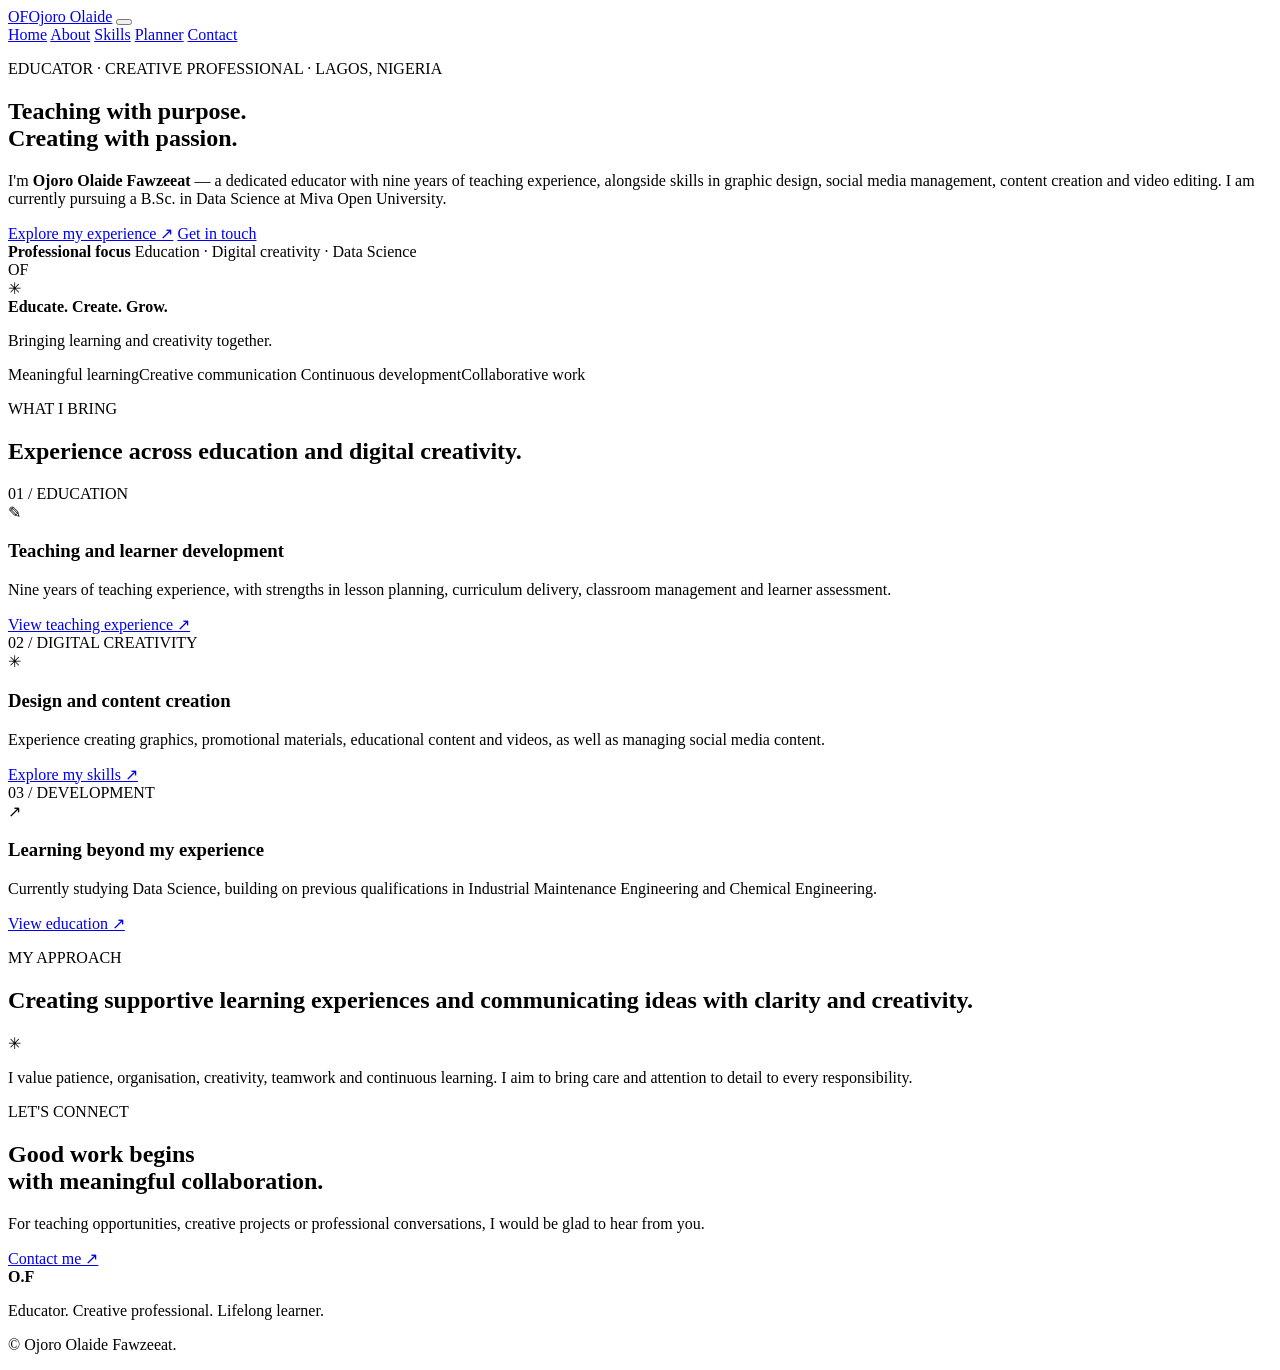
==== index.html @ cc3de1cf "Replace homepage content with Ojoro Olaide Fawzeeat CV" ====
<!DOCTYPE html>
<html lang="en">
<head>
    <meta charset="UTF-8">
    <meta name="viewport" content="width=device-width, initial-scale=1.0">
    <meta name="description" content="Ojoro Olaide Fawzeeat — educator, class teacher, graphic designer, content creator and Data Science undergraduate in Lagos, Nigeria.">
    <meta name="theme-color" content="#f8faf8">
    <title>Ojoro Olaide Fawzeeat | Educator & Creative Professional</title>
    <link rel="preconnect" href="https://fonts.googleapis.com">
    <link rel="preconnect" href="https://fonts.gstatic.com" crossorigin>
    <link href="https://fonts.googleapis.com/css2?family=DM+Sans:wght@400;500;600;700&family=Manrope:wght@400;500;600;700;800&display=swap" rel="stylesheet">
    <link rel="stylesheet" href="css/style.css">
    <script src="js/script.js" defer></script>
</head>
<body>
<header class="site-header">
    <div class="container nav-wrap">
        <a href="index.html" class="brand"><span class="brand-mark">OF</span><span>Ojoro Olaide</span></a>
        <button class="menu-toggle" aria-label="Open navigation" aria-expanded="false"><span></span><span></span></button>
        <nav class="main-nav">
            <a href="index.html" class="active">Home</a>
            <a href="about.html">About</a>
            <a href="projects.html">Skills</a>
            <a href="planner.html">Planner</a>
            <a href="contact.html" class="nav-contact">Contact</a>
        </nav>
    </div>
</header>
<main>
    <section class="hero">
        <div class="container hero-layout">
            <div class="hero-content">
                <p class="eyebrow">EDUCATOR · CREATIVE PROFESSIONAL · LAGOS, NIGERIA</p>
                <h1>Teaching with purpose.<br><span class="text-green">Creating with passion.</span></h1>
                <p class="hero-description">
                    I'm <strong>Ojoro Olaide Fawzeeat</strong> — a dedicated educator with
                    nine years of teaching experience, alongside skills in graphic design,
                    social media management, content creation and video editing. I am
                    currently pursuing a B.Sc. in Data Science at Miva Open University.
                </p>
                <div class="hero-actions">
                    <a href="about.html" class="btn btn-primary">Explore my experience ↗</a>
                    <a href="contact.html" class="btn btn-outline">Get in touch</a>
                </div>
                <div class="learning-status">
                    <span class="status-dot"></span>
                    <span><strong>Professional focus</strong> Education · Digital creativity · Data Science</span>
                </div>
            </div>
            <div class="hero-image">
                <div class="photo-placeholder hero-photo">
                    <span class="profile-initials">OF</span>
                    <div class="photo-decoration">✳</div>
                </div>
            </div>
        </div>
    </section>

    <section class="intro-strip">
        <div class="container intro-strip-content">
            <div><strong>Educate. Create. Grow.</strong><p>Bringing learning and creativity together.</p></div>
            <div class="approach-list">
                <span>Meaningful learning</span><span>Creative communication</span>
                <span>Continuous development</span><span>Collaborative work</span>
            </div>
        </div>
    </section>

    <section class="section">
        <div class="container">
            <div class="section-heading">
                <p class="eyebrow">WHAT I BRING</p>
                <h2>Experience across education and digital creativity.</h2>
            </div>
            <div class="intro-grid">
                <article class="intro-card">
                    <span class="card-number">01 / EDUCATION</span>
                    <div class="intro-icon">✎</div>
                    <h3>Teaching and learner development</h3>
                    <p>Nine years of teaching experience, with strengths in lesson planning, curriculum delivery, classroom management and learner assessment.</p>
                    <a href="about.html" class="text-link">View teaching experience ↗</a>
                </article>
                <article class="intro-card">
                    <span class="card-number">02 / DIGITAL CREATIVITY</span>
                    <div class="intro-icon">✳</div>
                    <h3>Design and content creation</h3>
                    <p>Experience creating graphics, promotional materials, educational content and videos, as well as managing social media content.</p>
                    <a href="projects.html" class="text-link">Explore my skills ↗</a>
                </article>
                <article class="intro-card">
                    <span class="card-number">03 / DEVELOPMENT</span>
                    <div class="intro-icon">↗</div>
                    <h3>Learning beyond my experience</h3>
                    <p>Currently studying Data Science, building on previous qualifications in Industrial Maintenance Engineering and Chemical Engineering.</p>
                    <a href="about.html#education" class="text-link">View education ↗</a>
                </article>
            </div>
        </div>
    </section>

    <section class="section section-soft">
        <div class="container perspective-layout">
            <div>
                <p class="eyebrow">MY APPROACH</p>
                <h2>Creating supportive learning experiences and communicating ideas with clarity and creativity.</h2>
            </div>
            <div class="perspective-note">
                <div class="perspective-mark">✳</div>
                <p>I value patience, organisation, creativity, teamwork and continuous learning. I aim to bring care and attention to detail to every responsibility.</p>
            </div>
        </div>
    </section>

    <section class="section">
        <div class="container">
            <div class="cta-panel">
                <p class="eyebrow">LET'S CONNECT</p>
                <h2>Good work begins<br>with meaningful collaboration.</h2>
                <p>For teaching opportunities, creative projects or professional conversations, I would be glad to hear from you.</p>
                <a href="contact.html" class="btn btn-light">Contact me ↗</a>
            </div>
        </div>
    </section>
</main>
<footer class="site-footer">
    <div class="container footer-content">
        <div><strong class="footer-brand">O.F</strong><p>Educator. Creative professional. Lifelong learner.</p></div>
        <p>© <span class="year"></span> Ojoro Olaide Fawzeeat.</p>
    </div>
</footer>
</body>
</html>
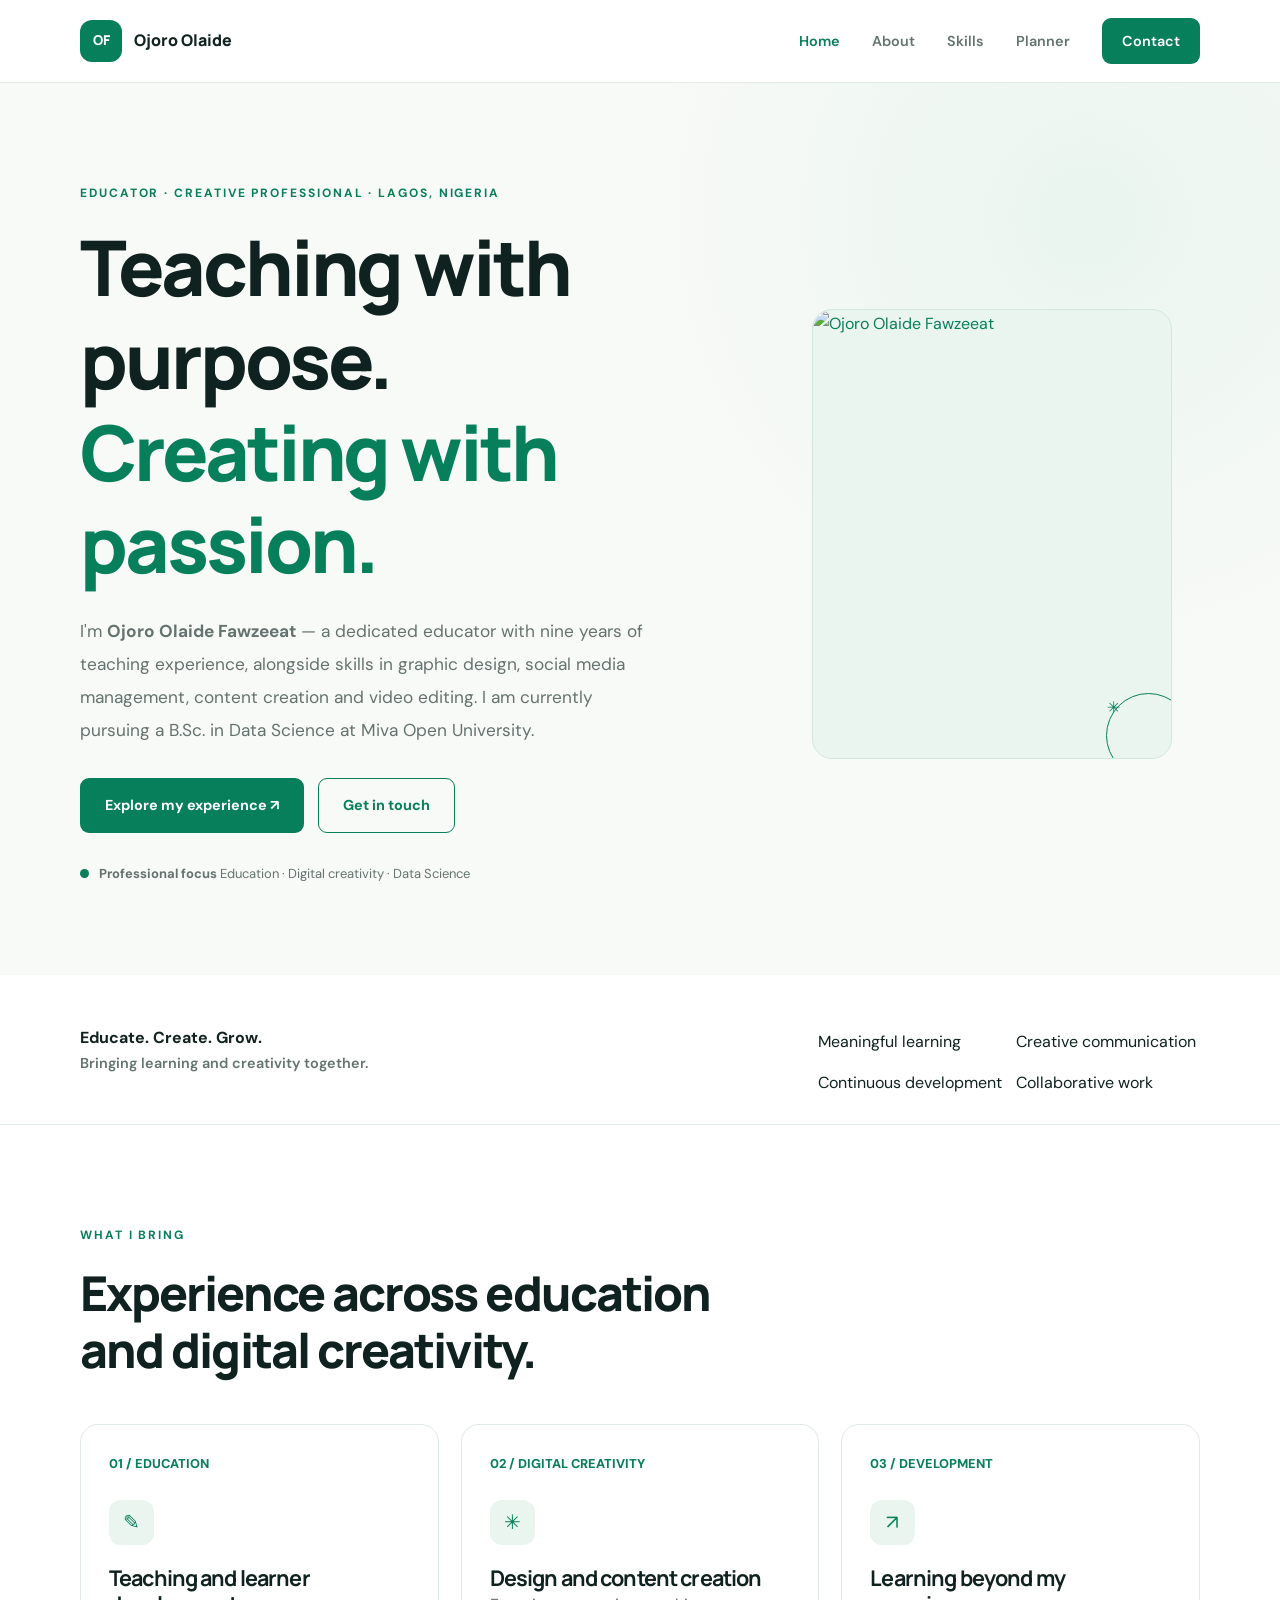
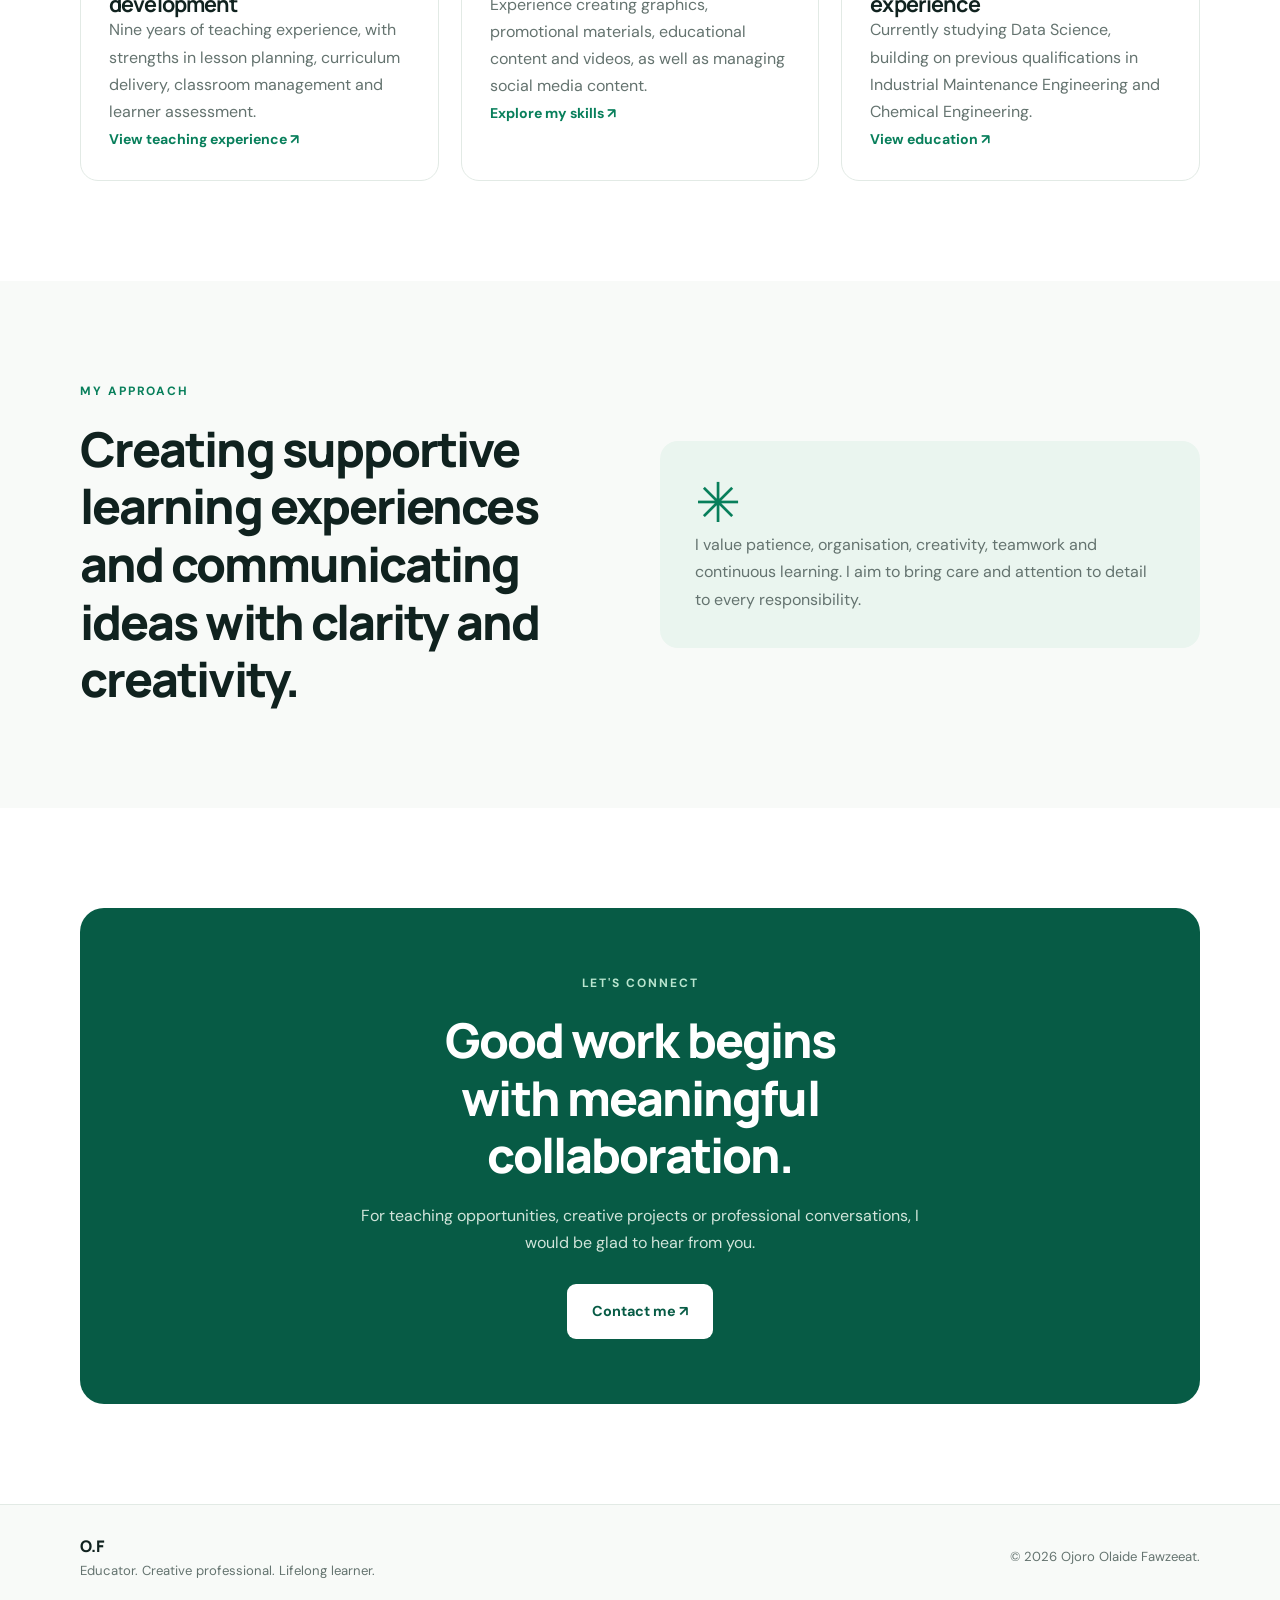
==== commit eea63fea: "Display profile photo on homepage" ====
--- a/index.html
+++ b/index.html
@@ -49,7 +49,7 @@
             </div>
             <div class="hero-image">
                 <div class="photo-placeholder hero-photo">
-                    <span class="profile-initials">OF</span>
+                    <img src="images/profile.jpg" alt="Ojoro Olaide Fawzeeat" class="profile-photo">
                     <div class="photo-decoration">✳</div>
                 </div>
             </div>
--- a/css/style.css
+++ b/css/style.css
@@ -0,0 +1,1891 @@
+
+/* =========================================
+   1. GOOGLE FONTS
+========================================= */
+
+@import url('https://fonts.googleapis.com/css2?family=DM+Sans:wght@400;500;600;700&family=Manrope:wght@400;500;600;700;800&display=swap');
+
+
+/* =========================================
+   2. ROOT VARIABLES
+========================================= */
+
+:root {
+    --ink: #10221f;
+    --muted: #64736f;
+    --green: #087f5b;
+    --green-dark: #075b45;
+    --mint: #eaf5ef;
+    --paper: #f8faf8;
+    --line: #e2eae5;
+    --white: #ffffff;
+    --amber: #e9a23b;
+
+    --shadow: 0 18px 55px rgba(16, 34, 31, 0.08);
+
+    --radius: 18px;
+    --transition: 0.25s ease;
+}
+
+
+/* =========================================
+   3. GLOBAL RESET
+========================================= */
+
+* {
+    margin: 0;
+    padding: 0;
+    box-sizing: border-box;
+}
+
+html {
+    scroll-behavior: smooth;
+}
+
+body {
+    background: var(--white);
+    color: var(--ink);
+    font-family: 'DM Sans', sans-serif;
+    font-size: 16px;
+    line-height: 1.7;
+    -webkit-font-smoothing: antialiased;
+}
+
+a {
+    color: inherit;
+    text-decoration: none;
+}
+
+button,
+input,
+textarea {
+    font: inherit;
+}
+
+button {
+    cursor: pointer;
+}
+
+img {
+    max-width: 100%;
+    display: block;
+}
+
+ul {
+    list-style: none;
+}
+
+.container {
+    width: min(1120px, 90%);
+    margin: 0 auto;
+}
+
+.section {
+    padding: 100px 0;
+}
+
+.section-soft {
+    background: var(--paper);
+}
+
+
+/* =========================================
+   4. TYPOGRAPHY
+========================================= */
+
+h1,
+h2,
+h3,
+h4 {
+    font-family: 'Manrope', sans-serif;
+    line-height: 1.2;
+    letter-spacing: -0.04em;
+}
+
+h1 {
+    font-size: clamp(2.8rem, 6vw, 5.3rem);
+    font-weight: 800;
+}
+
+h2 {
+    font-size: clamp(2rem, 4vw, 3rem);
+    font-weight: 800;
+}
+
+h3 {
+    font-size: 1.35rem;
+    font-weight: 700;
+}
+
+p {
+    color: var(--muted);
+}
+
+.text-green {
+    color: var(--green);
+}
+
+.eyebrow {
+    color: var(--green);
+    font-size: 0.75rem;
+    font-weight: 700;
+    letter-spacing: 0.16em;
+    text-transform: uppercase;
+    margin-bottom: 18px;
+}
+
+
+/* =========================================
+   5. HEADER AND NAVIGATION
+========================================= */
+
+.site-header {
+    width: 100%;
+    background: rgba(255, 255, 255, 0.95);
+    border-bottom: 1px solid var(--line);
+    position: sticky;
+    top: 0;
+    z-index: 1000;
+    backdrop-filter: blur(12px);
+}
+
+.nav-wrap {
+    min-height: 82px;
+    display: flex;
+    align-items: center;
+    justify-content: space-between;
+    gap: 30px;
+}
+
+.brand {
+    display: inline-flex;
+    align-items: center;
+    gap: 12px;
+    font-family: 'Manrope', sans-serif;
+    font-size: 1rem;
+    font-weight: 800;
+    white-space: nowrap;
+}
+
+.brand-mark {
+    width: 42px;
+    height: 42px;
+    display: grid;
+    place-items: center;
+    background: var(--green);
+    color: var(--white);
+    border-radius: 12px;
+    font-size: 0.85rem;
+}
+
+.main-nav {
+    display: flex;
+    align-items: center;
+    gap: 32px;
+}
+
+.main-nav a {
+    color: var(--muted);
+    font-size: 0.9rem;
+    font-weight: 600;
+    transition: var(--transition);
+}
+
+.main-nav a:hover,
+.main-nav a.active {
+    color: var(--green);
+}
+
+.main-nav .nav-contact {
+    background: var(--green);
+    color: var(--white);
+    padding: 11px 20px;
+    border-radius: 9px;
+}
+
+.main-nav .nav-contact:hover,
+.main-nav .nav-contact.active {
+    background: var(--green-dark);
+    color: var(--white);
+}
+
+.menu-toggle {
+    display: none;
+    background: transparent;
+    border: 0;
+    width: 42px;
+    height: 42px;
+    flex-direction: column;
+    justify-content: center;
+    align-items: center;
+    gap: 6px;
+}
+
+.menu-toggle span {
+    width: 23px;
+    height: 2px;
+    background: var(--ink);
+    border-radius: 5px;
+}
+
+
+/* =========================================
+   6. HOME HERO
+========================================= */
+
+.hero {
+    padding: 100px 0 90px;
+    background:
+        radial-gradient(circle at 85% 15%, #eaf5ef 0, transparent 35%),
+        var(--paper);
+}
+
+.hero-layout {
+    display: grid;
+    grid-template-columns: 1.2fr 0.8fr;
+    align-items: center;
+    gap: 80px;
+}
+
+.hero-content h1 {
+    max-width: 750px;
+    margin-bottom: 25px;
+}
+
+.hero-description {
+    max-width: 580px;
+    font-size: 1.08rem;
+    line-height: 1.9;
+    margin-bottom: 32px;
+}
+
+.hero-actions {
+    display: flex;
+    flex-wrap: wrap;
+    gap: 14px;
+}
+
+.hero-image {
+    display: flex;
+    justify-content: center;
+}
+
+.photo-placeholder {
+    width: 100%;
+    max-width: 360px;
+    aspect-ratio: 4 / 5;
+    background: linear-gradient(145deg, #d9eee3, #edf6f0);
+    border: 1px solid #d3e8dc;
+    border-radius: 24px;
+    display: flex;
+    flex-direction: column;
+    align-items: center;
+    justify-content: center;
+    color: var(--green);
+    overflow: hidden;
+}
+
+.photo-placeholder span {
+    font-family: 'Manrope', sans-serif;
+    font-size: 5rem;
+    font-weight: 800;
+    opacity: 0.8;
+}
+
+.photo-placeholder p {
+    font-size: 0.75rem;
+    font-weight: 700;
+    letter-spacing: 0.15em;
+}
+
+
+/* =========================================
+   7. BUTTONS
+========================================= */
+
+.btn {
+    display: inline-flex;
+    justify-content: center;
+    align-items: center;
+    gap: 8px;
+    padding: 14px 24px;
+    border: 1px solid transparent;
+    border-radius: 9px;
+    font-size: 0.9rem;
+    font-weight: 700;
+    transition: var(--transition);
+}
+
+.btn-primary {
+    background: var(--green);
+    color: var(--white);
+}
+
+.btn-primary:hover {
+    background: var(--green-dark);
+    transform: translateY(-2px);
+}
+
+.btn-outline {
+    background: transparent;
+    color: var(--green);
+    border-color: var(--green);
+}
+
+.btn-outline:hover {
+    background: var(--mint);
+    transform: translateY(-2px);
+}
+
+.btn-light {
+    background: var(--white);
+    color: var(--green-dark);
+}
+
+.btn-light:hover {
+    background: var(--mint);
+    transform: translateY(-2px);
+}
+
+
+/* =========================================
+   8. INTRO STRIP
+========================================= */
+
+.intro-strip {
+    border-bottom: 1px solid var(--line);
+    padding: 28px 0;
+}
+
+.intro-strip-content {
+    display: flex;
+    align-items: center;
+    justify-content: space-between;
+    flex-wrap: wrap;
+    gap: 20px;
+}
+
+.intro-strip p {
+    font-size: 0.9rem;
+    font-weight: 600;
+}
+
+
+/* =========================================
+   9. SECTION HEADINGS
+========================================= */
+
+.section-heading {
+    max-width: 650px;
+    margin-bottom: 45px;
+}
+
+.section-heading h2 {
+    margin-bottom: 15px;
+}
+
+.section-heading > p:last-child {
+    font-size: 1rem;
+}
+
+
+/* =========================================
+   10. PROJECT CARDS
+========================================= */
+
+.projects-grid {
+    display: grid;
+    grid-template-columns: repeat(3, 1fr);
+    gap: 25px;
+}
+
+.project-card {
+    background: var(--white);
+    border: 1px solid var(--line);
+    border-radius: var(--radius);
+    overflow: hidden;
+    transition: var(--transition);
+}
+
+.project-card:hover {
+    transform: translateY(-7px);
+    box-shadow: var(--shadow);
+}
+
+.project-visual {
+    height: 210px;
+    padding: 25px;
+    display: flex;
+    flex-direction: column;
+    justify-content: space-between;
+    overflow: hidden;
+}
+
+.project-visual > span {
+    color: var(--green-dark);
+    font-size: 0.7rem;
+    font-weight: 800;
+    letter-spacing: 0.12em;
+}
+
+.project-visual-one {
+    background: #e5f2e9;
+}
+
+.project-visual-two {
+    background: #eaf0f5;
+}
+
+.project-visual-three {
+    background: #f7eedf;
+}
+
+.visual-symbol {
+    align-self: flex-end;
+    font-family: 'Manrope', sans-serif;
+    font-size: 5rem;
+    font-weight: 800;
+    color: var(--green);
+    line-height: 1;
+}
+
+.project-body {
+    padding: 25px;
+}
+
+.project-category {
+    color: var(--green);
+    font-size: 0.7rem;
+    font-weight: 700;
+    letter-spacing: 0.1em;
+    margin-bottom: 10px;
+}
+
+.project-body h3 {
+    margin-bottom: 12px;
+}
+
+.project-body > p:not(.project-category) {
+    font-size: 0.9rem;
+    line-height: 1.8;
+    margin-bottom: 20px;
+}
+
+.tag-list {
+    display: flex;
+    flex-wrap: wrap;
+    gap: 8px;
+    margin-bottom: 22px;
+}
+
+.tag-list span {
+    background: var(--mint);
+    color: var(--green-dark);
+    border-radius: 6px;
+    padding: 6px 10px;
+    font-size: 0.72rem;
+    font-weight: 600;
+}
+
+.text-link {
+    display: inline-block;
+    color: var(--green);
+    font-size: 0.88rem;
+    font-weight: 700;
+}
+
+.text-link:hover {
+    color: var(--green-dark);
+}
+
+
+/* =========================================
+   11. CTA PANEL
+========================================= */
+
+.cta-panel {
+    padding: 65px;
+    background: var(--green-dark);
+    border-radius: 24px;
+    text-align: center;
+}
+
+.cta-panel .eyebrow {
+    color: #b9e5cf;
+}
+
+.cta-panel h2 {
+    color: var(--white);
+    max-width: 650px;
+    margin: 0 auto 18px;
+}
+
+.cta-panel > p:not(.eyebrow) {
+    color: #d1e4da;
+    max-width: 580px;
+    margin: 0 auto 28px;
+}
+
+
+/* =========================================
+   12. PAGE HERO
+========================================= */
+
+.page-hero {
+    padding: 100px 0 85px;
+    background:
+        radial-gradient(circle at 85% 15%, #eaf5ef 0, transparent 35%),
+        var(--paper);
+}
+
+.page-hero h1 {
+    max-width: 850px;
+    margin-bottom: 25px;
+}
+
+.page-intro {
+    max-width: 650px;
+    font-size: 1.08rem;
+    line-height: 1.9;
+}
+
+
+/* =========================================
+   13. ABOUT PAGE
+========================================= */
+
+.about-layout {
+    display: grid;
+    grid-template-columns: 0.8fr 1.2fr;
+    align-items: center;
+    gap: 75px;
+}
+
+.about-image .photo-placeholder {
+    max-width: 400px;
+}
+
+.about-content h2 {
+    margin-bottom: 25px;
+}
+
+.about-content > p:not(.eyebrow) {
+    margin-bottom: 18px;
+    line-height: 1.9;
+}
+
+.about-content .btn {
+    margin-top: 12px;
+}
+
+.interest-grid {
+    display: grid;
+    grid-template-columns: repeat(4, 1fr);
+    gap: 20px;
+}
+
+.interest-card {
+    background: var(--white);
+    border: 1px solid var(--line);
+    border-radius: var(--radius);
+    padding: 28px 23px;
+    transition: var(--transition);
+}
+
+.interest-card:hover {
+    transform: translateY(-5px);
+    box-shadow: var(--shadow);
+}
+
+.card-number {
+    display: block;
+    color: var(--green);
+    font-size: 0.8rem;
+    font-weight: 800;
+    margin-bottom: 25px;
+}
+
+.interest-card h3 {
+    margin-bottom: 12px;
+}
+
+.interest-card p {
+    font-size: 0.88rem;
+    line-height: 1.8;
+}
+
+
+/* =========================================
+   14. PROJECTS PAGE
+========================================= */
+
+.github-panel {
+    display: flex;
+    align-items: center;
+    justify-content: space-between;
+    gap: 30px;
+    margin-top: 70px;
+    padding: 35px;
+    border: 1px solid var(--line);
+    border-radius: var(--radius);
+}
+
+.github-panel h2 {
+    font-size: 1.8rem;
+    margin-bottom: 10px;
+}
+
+.github-panel .eyebrow {
+    margin-bottom: 10px;
+}
+
+
+/* =========================================
+   15. ACADEMIC PLANNER
+========================================= */
+
+.planner-container {
+    max-width: 900px;
+}
+
+.planner-heading {
+    margin-bottom: 35px;
+}
+
+.planner-heading h2 {
+    margin-bottom: 10px;
+}
+
+.planner-stats {
+    display: grid;
+    grid-template-columns: repeat(3, 1fr);
+    gap: 18px;
+    margin-bottom: 30px;
+}
+
+.stat-card {
+    padding: 25px;
+    background: var(--mint);
+    border: 1px solid #dcece2;
+    border-radius: 14px;
+}
+
+.stat-label {
+    display: block;
+    color: var(--muted);
+    font-size: 0.7rem;
+    font-weight: 700;
+    letter-spacing: 0.1em;
+    margin-bottom: 10px;
+}
+
+.stat-card strong {
+    display: block;
+    color: var(--green-dark);
+    font-family: 'Manrope', sans-serif;
+    font-size: 2rem;
+}
+
+.planner-card {
+    background: var(--white);
+    border: 1px solid var(--line);
+    border-radius: var(--radius);
+    padding: 35px;
+    box-shadow: var(--shadow);
+}
+
+.planner-card > h3 {
+    margin-bottom: 8px;
+}
+
+.planner-card > p {
+    margin-bottom: 25px;
+}
+
+.planner-form {
+    display: flex;
+    gap: 12px;
+    margin-bottom: 40px;
+}
+
+.planner-form input {
+    flex: 1;
+    min-width: 0;
+    padding: 14px 16px;
+    border: 1px solid var(--line);
+    border-radius: 9px;
+    outline: none;
+}
+
+.planner-form input:focus,
+.contact-form input:focus,
+.contact-form textarea:focus {
+    border-color: var(--green);
+    box-shadow: 0 0 0 3px rgba(8, 127, 91, 0.1);
+}
+
+.task-section-heading {
+    display: flex;
+    align-items: center;
+    justify-content: space-between;
+    gap: 15px;
+    padding-bottom: 16px;
+    border-bottom: 1px solid var(--line);
+}
+
+.task-section-heading span {
+    color: var(--muted);
+    font-size: 0.85rem;
+}
+
+.task-list {
+    display: flex;
+    flex-direction: column;
+}
+
+.task-item {
+    display: flex;
+    align-items: center;
+    justify-content: space-between;
+    gap: 15px;
+    padding: 17px 0;
+    border-bottom: 1px solid var(--line);
+}
+
+.task-item-left {
+    display: flex;
+    align-items: center;
+    gap: 12px;
+    min-width: 0;
+}
+
+.task-item-left span {
+    overflow-wrap: anywhere;
+}
+
+.task-checkbox {
+    width: 19px;
+    height: 19px;
+    accent-color: var(--green);
+    cursor: pointer;
+    flex-shrink: 0;
+}
+
+.task-item.completed .task-item-left span {
+    color: #9aa7a0;
+    text-decoration: line-through;
+}
+
+.delete-task {
+    border: 0;
+    background: transparent;
+    color: #c04b4b;
+    font-size: 0.85rem;
+    font-weight: 600;
+    padding: 8px;
+}
+
+.delete-task:hover {
+    color: #8f2222;
+}
+
+.empty-message {
+    padding: 30px 0;
+    text-align: center;
+    font-size: 0.9rem;
+}
+
+.planner-note {
+    text-align: center;
+    font-size: 0.8rem;
+    margin-top: 20px;
+}
+
+
+/* =========================================
+   16. CONTACT PAGE
+========================================= */
+
+.contact-layout {
+    display: grid;
+    grid-template-columns: 0.8fr 1.2fr;
+    gap: 70px;
+    align-items: start;
+}
+
+.contact-info h2 {
+    margin-bottom: 20px;
+}
+
+.contact-info > p:not(.eyebrow) {
+    margin-bottom: 35px;
+    line-height: 1.9;
+}
+
+.contact-detail {
+    padding: 18px 0;
+    border-bottom: 1px solid var(--line);
+}
+
+.detail-label {
+    display: block;
+    color: var(--muted);
+    font-size: 0.7rem;
+    font-weight: 700;
+    letter-spacing: 0.12em;
+    margin-bottom: 8px;
+}
+
+.contact-detail a {
+    color: var(--green);
+    font-weight: 600;
+    overflow-wrap: anywhere;
+}
+
+.contact-detail p {
+    color: var(--ink);
+}
+
+.contact-form-card {
+    background: var(--white);
+    border: 1px solid var(--line);
+    border-radius: var(--radius);
+    padding: 35px;
+    box-shadow: var(--shadow);
+}
+
+.contact-form-card h3 {
+    margin-bottom: 8px;
+}
+
+.contact-form-card > p {
+    margin-bottom: 25px;
+}
+
+.contact-form {
+    display: flex;
+    flex-direction: column;
+    gap: 20px;
+}
+
+.form-group {
+    display: flex;
+    flex-direction: column;
+    gap: 8px;
+}
+
+.form-group label {
+    color: var(--ink);
+    font-size: 0.85rem;
+    font-weight: 600;
+}
+
+.contact-form input,
+.contact-form textarea {
+    width: 100%;
+    padding: 14px 16px;
+    border: 1px solid var(--line);
+    border-radius: 9px;
+    outline: none;
+    resize: vertical;
+    background: var(--white);
+}
+
+.contact-form textarea {
+    min-height: 140px;
+}
+
+.contact-form button {
+    align-self: flex-start;
+}
+
+
+/* =========================================
+   17. FOOTER
+========================================= */
+
+.site-footer {
+    padding: 28px 0;
+    border-top: 1px solid var(--line);
+    background: var(--paper);
+}
+
+.footer-content {
+    display: flex;
+    justify-content: space-between;
+    align-items: center;
+    flex-wrap: wrap;
+    gap: 15px;
+}
+
+.footer-content p {
+    font-size: 0.82rem;
+}
+
+
+/* =========================================
+   18. RESPONSIVE DESIGN - TABLETS
+========================================= */
+
+@media (max-width: 900px) {
+
+    .hero-layout {
+        gap: 35px;
+    }
+
+    .projects-grid {
+        grid-template-columns: repeat(2, 1fr);
+    }
+
+    .interest-grid {
+        grid-template-columns: repeat(2, 1fr);
+    }
+
+    .about-layout,
+    .contact-layout {
+        gap: 40px;
+    }
+
+    .main-nav {
+        gap: 18px;
+    }
+}
+
+
+/* =========================================
+   19. RESPONSIVE DESIGN - MOBILE
+========================================= */
+
+@media (max-width: 700px) {
+
+    .section {
+        padding: 70px 0;
+    }
+
+    .nav-wrap {
+        min-height: 72px;
+    }
+
+    .menu-toggle {
+        display: flex;
+    }
+
+    .main-nav {
+        display: none;
+        position: absolute;
+        top: 72px;
+        left: 0;
+        width: 100%;
+        background: var(--white);
+        padding: 20px 5%;
+        border-bottom: 1px solid var(--line);
+        box-shadow: var(--shadow);
+        flex-direction: column;
+        align-items: stretch;
+        gap: 18px;
+    }
+
+    .main-nav.open {
+        display: flex;
+    }
+
+    .main-nav a {
+        padding: 8px 0;
+    }
+
+    .main-nav .nav-contact {
+        text-align: center;
+    }
+
+    .hero {
+        padding: 70px 0;
+    }
+
+    .hero-layout {
+        grid-template-columns: 1fr;
+        gap: 45px;
+    }
+
+    .hero-content h1 {
+        font-size: clamp(2.5rem, 11vw, 4rem);
+    }
+
+    .hero-image {
+        justify-content: flex-start;
+    }
+
+    .photo-placeholder {
+        max-width: 310px;
+    }
+
+    .projects-grid {
+        grid-template-columns: 1fr;
+    }
+
+    .page-hero {
+        padding: 75px 0 65px;
+    }
+
+    .about-layout,
+    .contact-layout {
+        grid-template-columns: 1fr;
+    }
+
+    .about-image {
+        order: 2;
+    }
+
+    .about-content {
+        order: 1;
+    }
+
+    .github-panel {
+        align-items: flex-start;
+        flex-direction: column;
+    }
+
+    .planner-form {
+        flex-direction: column;
+    }
+
+    .planner-form button {
+        width: 100%;
+    }
+
+    .planner-card,
+    .contact-form-card {
+        padding: 25px;
+    }
+
+    .cta-panel {
+        padding: 45px 25px;
+    }
+
+    .footer-content {
+        flex-direction: column;
+        align-items: flex-start;
+    }
+}
+
+
+/* =========================================
+   20. SMALL MOBILE SCREENS
+========================================= */
+
+@media (max-width: 420px) {
+
+    .container {
+        width: 90%;
+    }
+
+    h1 {
+        font-size: 2.6rem;
+    }
+
+    .interest-grid {
+        grid-template-columns: 1fr;
+    }
+
+    .planner-stats {
+        grid-template-columns: 1fr;
+    }
+
+    .hero-actions {
+        flex-direction: column;
+        align-items: stretch;
+    }
+
+    .hero-actions .btn {
+        width: 100%;
+    }
+
+    .brand {
+        font-size: 0.88rem;
+    }
+
+    .brand-mark {
+        width: 38px;
+        height: 38px;
+    }
+
+    .task-item {
+        align-items: flex-start;
+    }
+}
+
+
+/* =========================================
+   ABOUT PAGE - ADDITIONAL COMPONENTS
+========================================= */
+
+.about-profile-layout {
+    display: grid;
+    grid-template-columns: 0.75fr 1.25fr;
+    gap: 75px;
+    align-items: center;
+}
+
+.about-profile-image .photo-placeholder {
+    max-width: 380px;
+}
+
+.about-profile-content h2 {
+    margin-bottom: 22px;
+    font-size: clamp(1.8rem, 3.5vw, 2.6rem);
+}
+
+.about-profile-content > p:not(.eyebrow) {
+    margin-bottom: 17px;
+    line-height: 1.9;
+}
+
+.profile-details {
+    display: grid;
+    grid-template-columns: 1fr 1fr;
+    gap: 20px;
+    margin-top: 32px;
+    padding-top: 25px;
+    border-top: 1px solid var(--line);
+}
+
+.profile-details strong {
+    display: block;
+    margin-bottom: 5px;
+}
+
+.profile-details p {
+    font-size: 0.85rem;
+}
+
+.timeline {
+    max-width: 850px;
+    margin-left: auto;
+}
+
+.timeline-item {
+    display: grid;
+    grid-template-columns: 150px 1fr;
+    gap: 35px;
+    padding: 30px 0;
+    border-top: 1px solid var(--line);
+}
+
+.timeline-date {
+    color: var(--green);
+    font-size: 0.78rem;
+    font-weight: 800;
+    letter-spacing: 0.08em;
+}
+
+.timeline-content h3 {
+    margin-bottom: 8px;
+}
+
+.timeline-role {
+    color: var(--green);
+    font-size: 0.88rem;
+    font-weight: 700;
+    margin-bottom: 15px;
+}
+
+.timeline-content > p:last-child {
+    line-height: 1.9;
+}
+
+.experience-list {
+    display: flex;
+    flex-direction: column;
+    gap: 22px;
+}
+
+.experience-card {
+    padding: 32px;
+    border: 1px solid var(--line);
+    border-radius: var(--radius);
+    background: var(--white);
+    transition: var(--transition);
+}
+
+.experience-card:hover {
+    box-shadow: var(--shadow);
+    transform: translateY(-3px);
+}
+
+.experience-heading {
+    display: flex;
+    align-items: flex-start;
+    justify-content: space-between;
+    gap: 20px;
+    padding-bottom: 22px;
+    border-bottom: 1px solid var(--line);
+}
+
+.experience-index {
+    color: var(--green);
+    font-size: 0.7rem;
+    font-weight: 800;
+    letter-spacing: 0.12em;
+    margin-bottom: 12px;
+}
+
+.experience-heading h3 {
+    margin-bottom: 5px;
+}
+
+.experience-heading .timeline-role {
+    margin-bottom: 0;
+}
+
+.experience-date {
+    color: var(--muted);
+    font-size: 0.82rem;
+    font-weight: 600;
+    white-space: nowrap;
+}
+
+.experience-points {
+    padding-top: 22px;
+    display: flex;
+    flex-direction: column;
+    gap: 12px;
+}
+
+.experience-points li {
+    position: relative;
+    padding-left: 22px;
+    color: var(--muted);
+    font-size: 0.93rem;
+    line-height: 1.8;
+}
+
+.experience-points li::before {
+    content: "";
+    position: absolute;
+    left: 0;
+    top: 11px;
+    width: 7px;
+    height: 7px;
+    border-radius: 50%;
+    background: var(--green);
+}
+
+.interest-tags {
+    display: flex;
+    flex-wrap: wrap;
+    gap: 12px;
+}
+
+.interest-tags span {
+    padding: 12px 19px;
+    border: 1px solid #dcece2;
+    background: var(--white);
+    color: var(--green-dark);
+    border-radius: 50px;
+    font-size: 0.88rem;
+    font-weight: 600;
+    transition: var(--transition);
+}
+
+.interest-tags span:hover {
+    background: var(--green);
+    color: var(--white);
+    border-color: var(--green);
+}
+
+.language-panel {
+    display: flex;
+    align-items: center;
+    gap: 12px;
+    flex-wrap: wrap;
+    margin-top: 35px;
+    padding-top: 25px;
+    border-top: 1px solid var(--line);
+}
+
+.language-panel .detail-label {
+    width: 100%;
+    margin-bottom: 0;
+}
+
+.language-panel strong {
+    font-size: 0.9rem;
+}
+
+.language-divider {
+    color: var(--green);
+}
+
+/* About page responsive layout */
+
+@media (max-width: 700px) {
+    .about-profile-layout {
+        grid-template-columns: 1fr;
+        gap: 35px;
+    }
+
+    .about-profile-image {
+        order: 2;
+    }
+
+    .about-profile-content {
+        order: 1;
+    }
+
+    .timeline-item {
+        grid-template-columns: 1fr;
+        gap: 12px;
+    }
+
+    .experience-heading {
+        flex-direction: column;
+        gap: 12px;
+    }
+
+    .profile-details {
+        grid-template-columns: 1fr;
+    }
+
+    .experience-card {
+        padding: 24px;
+    }
+}
+
+
+/* =========================================
+   RESPONSIVE HOMEPAGE & FINAL POLISH
+========================================= */
+
+/* Homepage learning status */
+
+.learning-status {
+    display: flex;
+    align-items: center;
+    gap: 10px;
+    margin-top: 30px;
+    color: var(--muted);
+    font-size: 13px;
+    flex-wrap: wrap;
+}
+
+.status-dot {
+    width: 9px;
+    height: 9px;
+    background: var(--green);
+    border-radius: 50%;
+    flex-shrink: 0;
+}
+
+/* Hero photo */
+
+.hero-photo {
+    position: relative;
+    overflow: visible;
+}
+
+.photo-decoration {
+    position: absolute;
+    width: 85px;
+    height: 85px;
+    right: -20px;
+    bottom: -20px;
+    border: 1px solid var(--green);
+    border-radius: 50%;
+    pointer-events: none;
+}
+
+/* Approach list */
+
+.approach-list {
+    display: grid;
+    grid-template-columns: repeat(2, minmax(0, 1fr));
+    gap: 14px;
+    margin-top: 25px;
+}
+
+.approach-list li {
+    list-style: none;
+    color: var(--muted);
+    font-size: 14px;
+}
+
+/* Homepage introduction cards */
+
+.intro-grid {
+    display: grid;
+    grid-template-columns: repeat(3, minmax(0, 1fr));
+    gap: 22px;
+}
+
+.intro-card {
+    padding: 28px;
+    background: var(--white);
+    border: 1px solid var(--line);
+    border-radius: var(--radius);
+    transition: transform var(--transition),
+                box-shadow var(--transition);
+}
+
+.intro-card:hover {
+    transform: translateY(-5px);
+    box-shadow: var(--shadow);
+}
+
+.intro-icon {
+    display: flex;
+    align-items: center;
+    justify-content: center;
+    width: 45px;
+    height: 45px;
+    margin-bottom: 20px;
+    background: var(--mint);
+    color: var(--green);
+    border-radius: 12px;
+    font-size: 20px;
+}
+
+/* Perspective section */
+
+.perspective-layout {
+    display: grid;
+    grid-template-columns: 1fr 1fr;
+    gap: 40px;
+    align-items: center;
+}
+
+.perspective-note {
+    padding: 35px;
+    background: var(--mint);
+    border-radius: var(--radius);
+}
+
+.perspective-mark {
+    color: var(--green);
+    font-size: 55px;
+    line-height: 1;
+}
+
+/* Footer brand */
+
+.footer-brand {
+    font-family: "Manrope", sans-serif;
+    font-weight: 800;
+    color: var(--ink);
+}
+
+/* =========================================
+   ABOUT PAGE POLISH
+========================================= */
+
+.about-profile-layout {
+    display: grid;
+    grid-template-columns: minmax(250px, .8fr) 1.2fr;
+    gap: 55px;
+    align-items: start;
+}
+
+.about-profile-image {
+    position: relative;
+    min-width: 0;
+}
+
+.about-profile-image .photo-placeholder {
+    width: 100%;
+    min-height: 350px;
+    display: flex;
+    align-items: center;
+    justify-content: center;
+    background: var(--mint);
+    border-radius: var(--radius);
+}
+
+.about-profile-content {
+    min-width: 0;
+}
+
+.profile-details {
+    display: grid;
+    grid-template-columns: repeat(2, minmax(0, 1fr));
+    gap: 20px;
+    margin-top: 30px;
+}
+
+.timeline {
+    position: relative;
+    display: grid;
+    gap: 30px;
+}
+
+.timeline-item {
+    display: grid;
+    grid-template-columns: 140px 1fr;
+    gap: 25px;
+    padding-bottom: 25px;
+    border-bottom: 1px solid var(--line);
+}
+
+.timeline-date,
+.experience-date {
+    color: var(--muted);
+    font-size: 13px;
+}
+
+.timeline-content,
+.experience-card {
+    min-width: 0;
+}
+
+.timeline-role {
+    color: var(--green);
+    font-size: 13px;
+    margin-top: 8px;
+}
+
+.experience-list {
+    display: grid;
+    gap: 20px;
+}
+
+.experience-card {
+    padding: 28px;
+    background: var(--white);
+    border: 1px solid var(--line);
+    border-radius: var(--radius);
+}
+
+.experience-heading {
+    display: flex;
+    justify-content: space-between;
+    align-items: flex-start;
+    gap: 20px;
+}
+
+.experience-index {
+    color: var(--green);
+    font-weight: 700;
+}
+
+.experience-points {
+    padding-left: 20px;
+    margin-top: 18px;
+}
+
+.experience-points li {
+    margin-bottom: 10px;
+    color: var(--muted);
+    line-height: 1.7;
+}
+
+.interest-tags {
+    display: flex;
+    flex-wrap: wrap;
+    gap: 10px;
+}
+
+.interest-tags span {
+    padding: 9px 14px;
+    background: var(--mint);
+    color: var(--green-dark);
+    border-radius: 30px;
+    font-size: 13px;
+}
+
+.language-panel {
+    padding: 25px;
+    background: var(--paper);
+    border: 1px solid var(--line);
+    border-radius: var(--radius);
+}
+
+/* =========================================
+   ACCESSIBILITY & INTERACTION
+========================================= */
+
+button,
+a,
+input,
+textarea {
+    -webkit-tap-highlight-color: transparent;
+}
+
+button,
+a {
+    touch-action: manipulation;
+}
+
+a:focus-visible,
+button:focus-visible,
+input:focus-visible,
+textarea:focus-visible {
+    outline: 3px solid var(--green);
+    outline-offset: 4px;
+}
+
+img {
+    max-width: 100%;
+    height: auto;
+}
+
+input,
+textarea,
+button {
+    font: inherit;
+}
+
+textarea {
+    resize: vertical;
+}
+
+body {
+    overflow-x: hidden;
+}
+
+.container,
+section,
+header,
+footer {
+    min-width: 0;
+}
+
+/* =========================================
+   TABLET RESPONSIVENESS
+========================================= */
+
+@media (max-width: 900px) {
+
+    .intro-grid {
+        grid-template-columns: repeat(2, minmax(0, 1fr));
+    }
+
+    .about-profile-layout {
+        grid-template-columns: 1fr 1.3fr;
+        gap: 30px;
+    }
+
+    .perspective-layout {
+        gap: 25px;
+    }
+
+    .timeline-item {
+        grid-template-columns: 110px 1fr;
+        gap: 18px;
+    }
+
+}
+
+/* =========================================
+   MOBILE NAVIGATION
+========================================= */
+
+@media (max-width: 700px) {
+
+    .header-inner {
+        position: relative;
+    }
+
+    .menu-toggle {
+        display: flex;
+        align-items: center;
+        justify-content: center;
+        min-width: 44px;
+        min-height: 44px;
+        cursor: pointer;
+    }
+
+    .main-nav {
+        display: none;
+        position: absolute;
+        top: calc(100% + 12px);
+        left: 0;
+        right: 0;
+        z-index: 1000;
+        flex-direction: column;
+        align-items: stretch;
+        gap: 0;
+        padding: 12px;
+        background: var(--white);
+        border: 1px solid var(--line);
+        border-radius: 14px;
+        box-shadow: var(--shadow);
+    }
+
+    .main-nav.open {
+        display: flex;
+    }
+
+    .main-nav a {
+        display: block;
+        width: 100%;
+        padding: 14px;
+    }
+
+    /* Hero */
+
+    .hero,
+    .hero-inner {
+        grid-template-columns: 1fr;
+    }
+
+    .hero-photo {
+        max-width: 420px;
+        margin: 25px auto 0;
+    }
+
+    .photo-decoration {
+        right: -8px;
+    }
+
+    /* Layouts */
+
+    .intro-grid,
+    .perspective-layout,
+    .about-profile-layout {
+        grid-template-columns: 1fr;
+    }
+
+    .about-profile-image {
+        max-width: 420px;
+        margin: 0 auto;
+        width: 100%;
+    }
+
+    .about-profile-image .photo-placeholder {
+        min-height: 280px;
+    }
+
+    .profile-details {
+        grid-template-columns: 1fr 1fr;
+    }
+
+    .approach-list {
+        grid-template-columns: 1fr;
+    }
+
+    .timeline-item {
+        grid-template-columns: 1fr;
+        gap: 8px;
+    }
+
+    .experience-heading {
+        flex-wrap: wrap;
+    }
+
+}
+
+/* =========================================
+   SMALL MOBILE SCREENS
+========================================= */
+
+@media (max-width: 480px) {
+
+    .container {
+        width: min(100% - 32px, 1120px);
+    }
+
+    h1 {
+        font-size: clamp(2rem, 10vw, 3rem);
+        line-height: 1.15;
+    }
+
+    h2 {
+        font-size: clamp(1.5rem, 7vw, 2.2rem);
+    }
+
+    .intro-card,
+    .experience-card,
+    .perspective-note {
+        padding: 22px;
+    }
+
+    .profile-details {
+        grid-template-columns: 1fr;
+    }
+
+    .learning-status {
+        font-size: 12px;
+    }
+
+    .interest-tags {
+        gap: 8px;
+    }
+
+    .interest-tags span {
+        font-size: 12px;
+        padding: 8px 11px;
+    }
+
+    .experience-heading {
+        flex-direction: column;
+        gap: 8px;
+    }
+
+    .photo-decoration {
+        width: 55px;
+        height: 55px;
+    }
+
+    button,
+    .btn {
+        max-width: 100%;
+    }
+
+}
+
+/* =========================================
+   REDUCED MOTION
+========================================= */
+
+@media (prefers-reduced-motion: reduce) {
+
+    *,
+    *::before,
+    *::after {
+        scroll-behavior: auto !important;
+        animation-duration: 0.01ms !important;
+        animation-iteration-count: 1 !important;
+        transition-duration: 0.01ms !important;
+    }
+
+}
+
+
+/* Homepage profile photograph */
+
+.hero-photo {
+    position: relative;
+    width: 100%;
+    aspect-ratio: 4 / 5;
+    overflow: hidden;
+    border-radius: 20px;
+    background: var(--mint);
+}
+
+.profile-photo {
+    display: block;
+    width: 100%;
+    height: 100%;
+    object-fit: cover;
+    object-position: center;
+    border-radius: inherit;
+}
+
+.photo-decoration {
+    z-index: 2;
+    pointer-events: none;
+}
+
+
+/* Initial-based portrait treatment where no profile photograph is supplied */
+.profile-initials {
+    display: flex;
+    width: 100%;
+    height: 100%;
+    min-height: 280px;
+    align-items: center;
+    justify-content: center;
+    color: var(--green-dark);
+    font-family: 'Manrope', sans-serif;
+    font-size: clamp(5rem, 13vw, 9rem);
+    font-weight: 800;
+    letter-spacing: -0.09em;
+    background: linear-gradient(145deg, var(--mint), #dcefe4);
+}
